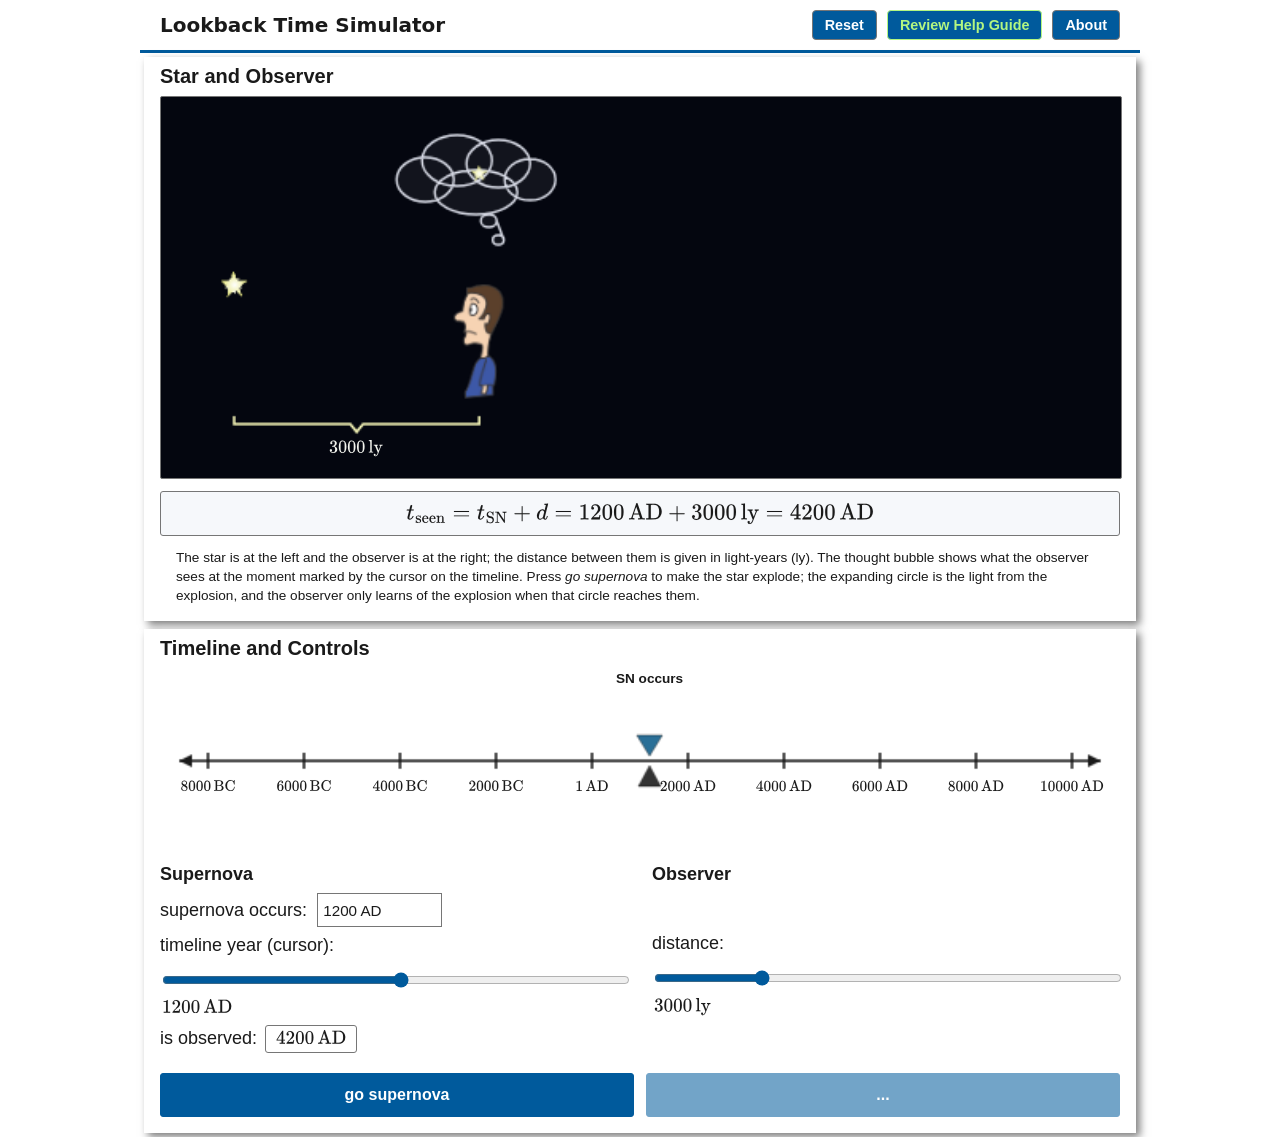
==== index.html @ d3f10219 "first commit" ====
<!DOCTYPE html>
<html lang="en">
<head>
  <meta charset="utf-8">
  <meta name="viewport" content="width=device-width, initial-scale=1">
  <title>Lookback Time Simulator</title>

  <!-- KL-UNL shared foundation (copied in unchanged) -->
  <link href="foundation/kl-unl.css" type="text/css" rel="stylesheet" media="all">
  <!-- Sim-specific styles only -->
  <link href="styles/styles.css" type="text/css" rel="stylesheet" media="all">
</head>
<body>
  <a class="sr-only sr-only-focusable" href="#controls-heading">Skip to controls</a>

  <div class="app-shell">

    <!-- Title bar + Reset / Help / About come from the shared masthead component. -->
    <kl-unl-masthead sim-id="lookbackTime" json-url="foundation/contents.json"></kl-unl-masthead>

    <main class="app-layout sim-layout">

      <!-- ============================================================= -->
      <!-- Display panel: the star, the observer, and the expanding light -->
      <!-- ============================================================= -->
      <section class="panel sim-panel" aria-labelledby="display-heading">
        <h2 id="display-heading" class="panel__heading">Star and Observer</h2>

        <div class="sim-panel__body">
          <div class="panel__canvas-wrap sim-canvas-wrap">
            <canvas id="display-canvas" class="sim-canvas" width="604" height="240"
                    role="img" aria-label="Star and observer display"
                    aria-describedby="display-desc"></canvas>
            <!-- Overlay for the distance label (real HTML/MathJax so it zooms and
                 exposes the MathJax menu); positioned under the brace in JS. -->
            <div id="display-overlay" class="sim-display__overlay" aria-hidden="true">
              <span id="dist-brace-label" class="sim-dist-label"></span>
            </div>
          </div>

          <!-- Live lookback-time relation, typeset by MathJax via klunlShowEquation. -->
          <div class="sim-equation">
            <div id="lookback-eqn" class="sim-equation__math" aria-hidden="true"></div>
            <p id="lookback-eqn-sr" class="sr-only"></p>
          </div>

          <p class="panel__help">
            The star is at the left and the observer is at the right; the distance
            between them is given in light-years (ly). The thought bubble shows what
            the observer sees at the moment marked by the cursor on the timeline. Press
            <em>go supernova</em> to make the star explode; the expanding circle is the
            light from the explosion, and the observer only learns of the explosion when
            that circle reaches them.
          </p>
        </div>

        <!-- Text equivalent of the canvas, updated from state. -->
        <p id="display-desc" class="sr-only" aria-live="polite"></p>
      </section>

      <!-- ============================================================= -->
      <!-- Timeline + Controls panel                                     -->
      <!-- ============================================================= -->
      <section class="panel sim-panel" aria-labelledby="controls-heading">
        <h2 id="controls-heading" class="panel__heading">Timeline and Controls</h2>

        <div class="sim-panel__body">

          <!-- Timeline: canvas draws the axis, cursor and markers; the numeric tick
               labels live in an HTML overlay so they are MathJax-typeset and zoom. -->
          <div class="sim-timeline">
            <div class="panel__canvas-wrap sim-canvas-wrap">
              <canvas id="timeline-canvas" class="sim-canvas" width="600" height="120"
                      role="img" aria-label="Timeline of years"
                      aria-describedby="timeline-desc"></canvas>
              <!-- Overlay layer (year ticks + moving labels), positioned in JS. -->
              <div id="timeline-overlay" class="sim-timeline__overlay" aria-hidden="true"></div>
            </div>
            <p id="timeline-desc" class="sr-only" aria-live="polite"></p>
          </div>

          <div class="sim-controls">

            <!-- ---- Supernova / timeline-year controls ---- -->
            <fieldset class="control-fieldset sim-fieldset">
              <legend class="control-fieldset__legend">Supernova</legend>

              <div class="control-row sim-row">
                <label class="control-row__label" for="sn-year-input">supernova occurs:</label>
                <input class="control-row__input sim-year-input" type="text"
                       id="sn-year-input" inputmode="text" autocomplete="off"
                       aria-describedby="sn-year-hint" value="1200 AD">
                <span id="sn-year-hint" class="sr-only">Type a year such as 1200 AD or 500 BC, then press Enter.</span>
              </div>

              <div class="control-row sim-row sim-row--slider">
                <label class="control-row__label" for="year-range" id="year-range-label">timeline year (cursor):</label>
                <input class="control-row__slider sim-slider" type="range" id="year-range"
                       min="-7999" max="10000" step="1" value="1200"
                       aria-describedby="year-range-value">
                <output class="sim-value" id="year-range-value" for="year-range"></output>
              </div>

              <div class="sim-row--observed">
                <span class="control-row__label">is observed:</span>
                <output class="sim-value sim-value--boxed" id="observed-output" for="year-range"></output>
              </div>
            </fieldset>

            <!-- ---- Observer distance control ---- -->
            <fieldset class="control-fieldset sim-fieldset">
              <legend class="control-fieldset__legend">Observer</legend>

              <div class="control-row sim-row sim-row--slider sim-row--align-slider">
                <label class="control-row__label" for="dist-range">distance:</label>
                <input class="control-row__slider sim-slider" type="range" id="dist-range"
                       min="1000" max="10000" step="100" value="3000"
                       aria-describedby="dist-value">
                <output class="sim-value" id="dist-value" for="dist-range"></output>
              </div>
            </fieldset>

            <!-- ---- Run controls ---- -->
            <div class="button-row sim-button-row">
              <button type="button" class="button sim-button" id="start-reset-button">go supernova</button>
              <button type="button" class="button sim-button" id="pause-resume-button" disabled>...</button>
            </div>

          </div><!-- /sim-controls -->
        </div>
      </section>

      <!-- Polite announcements of committed state changes. -->
      <p id="sr-status" class="sr-only" aria-live="polite"></p>

    </main>
  </div>

  <!-- Foundation equation helper (copied in unchanged) -->
  <script src="foundation/kl-unl.js"></script>
  <!-- Shared masthead custom element (copied in unchanged) -->
  <script src="foundation/kl-unl-masthead.js"></script>

  <!-- MathJax (vendored locally; SVG output is self-contained, no CDN). -->
  <script>
    window.MathJax = {
      loader: { failed: function (err) { console.warn('[MathJax] optional component not vendored:', err.message); } },
      tex: { inlineMath: [['\\(', '\\)'], ['$', '$']] },
      svg: { fontCache: 'none' },
      options: { enableMenu: true, menuOptions: { settings: { assistiveMml: false } } }
    };
  </script>
  <script src="assets/mathjax/tex-mml-svg.js"></script>

  <!-- Sim logic -->
  <script src="simulation.js"></script>
</body>
</html>
---- foundation/kl-unl.css ----
/* Default CSS style */

/* Default color palette and style for project, including masthead */
:root {
  --foreground-color:        #1a1a1a;  /* dark charcoal grey */
  --background-color:        #ffffff;  /* white              */
  --alert-color-r:           #ea351f;  /* red-orange         */
  --alert-color-g:           #b3f681;  /* light neon green   */
  --outline-color:           #005fcc;  /* deep azure blue    */
  
  --button-foreground-color: #ffffff;  /* white              */
  --button-background-color: #005a9c;  /* french blue        */
  --button-outline-width:    2px;      /* aka focus ring     */
  --button-outline-style:    solid;
  --button-outline-color:    #ffbc00;  /* yellow-orange      */
  --button-hover-darken:     0.9;      /* reduces brightness to 90% */

  --border-width:            1px;
  --border-style:            solid;
  --border-color:            #767676;  /* medium grey        */
  --border-bottom-width:     3px;
  --border-bottom-style:     solid;
  --border-bottom-color:     #005a9c;  /* french blue        */
}

html {
  font-size:      100%;
}

body {
  font-family:    Sans-Serif, Arial, Helvetica, sans-serif;
  font-size:      0.9rem;
  margin:         0;
  color:          var(--foreground-color, #1a1a1a);
  background:     var(--background-color, #ffffff);
}

/* Visually hidden, available to screen readers */
.sr-only {
  position:       absolute;
  width:          1px;
  height:         1px;
  padding:        0;
  margin:         -1px;
  overflow:       hidden;
  clip:           rect(0, 0, 0, 0);
  white-space:    nowrap;
  border:         0;
}

.sr-only-focusable:active,
.sr-only-focusable:focus {
  position:       static;
  width:          auto;
  height:         auto;
  margin:         0;
  overflow:       visible;
  clip:           auto;
  white-space:    normal;
  padding:        0.5rem 1rem;
  color:          var(--foreground-color, #1a1a1a);
  background:     var(--background-color, #ffffff);
  border-width:   var(--border-width,     1px);
  border-style:   var(--border-style,     solid);
  border-color:   var(--border-color,     #767676);
  z-index:        1000;
}

.app-shell {
  position:       relative;
  max-width:      62.5rem;
  margin:         0 auto;
  min-height:     20rem;
}

.app-shell__backdrop {
  position:       absolute;
  left:           0;
  top:            0;
  z-index:        0;
  pointer-events: none;
  box-shadow:     0.25rem 0.25rem 0.5rem rgba(0, 0, 0, 0.5);
}

.app-layout {
  position:       relative;
  z-index:        1;
  display:        grid;
  grid-template-columns: 25rem 1fr;
  grid-template-rows:    auto;
  gap:            0;
  align-items:    start;
  padding-top:    0.25rem;
}

.app-layout__left {
  display:        flex;
  flex-direction: column;
  gap:            0;
}
u
.app-layout__right {
  min-width:      0;
}

.panel {
  background:     var(--background-color, #ffffff);
  box-shadow:     0.25rem 0.25rem 0.5rem rgba(0, 0, 0, 0.5);
}

.panel__heading {
  margin:         0;
  padding:        0.5rem 1rem;
  font-size:      1rem;
  font-weight:    bold;
}

.panel--size {
  min-height:     26.875rem;
}

.panel--size .panel__canvas-wrap {
  padding:        0 1.25rem 1rem;
}

.panel--cursor {
  padding:        0 0 1rem;
}

.panel__canvas-wrap {
  line-height:    0;
}

.panel__help {
  margin:         0.75rem 1rem 0;
  font-size:      0.85rem;
  line-height:    1.4;
}

.control-fieldset {
  border:         0;
  margin:         0;
  padding:        0 1rem 0.5rem;
}

.control-fieldset__legend {
  font-weight:    bold;
  padding:        0 0 0.5rem;
}

.control-fieldset--plot {
  padding-top:    0.25rem;
}

/* Desktop widths (larger screens) */
.control-row {
  display:        grid;
  grid-template-columns: repeat(auto-fit, minmax(auto, 1fr));  /* Update for specific case */
  align-items:    center;
  gap:            0.35rem 0.5rem;
  margin-bottom:  0.25rem;
}

.control-row__label {
  font-weight:    normal;
}

.control-row__input {
  font-size:      0.95rem;
  width:          5.75rem;
  min-height:     1.5rem;
  padding:        0.25rem 0.35rem;
  color:          var(--foreground-color, #1a1a1a);
  background:     var(--background-color, #ffffff);
  border-width:   var(--border-width,     1px);
  border-style:   var(--border-style,     solid);
  border-color:   var(--border-color,     #767676);
}

.control-row__slider {
  display:        block;
  cursor:         pointer;
}

.control-row--axes {
  grid-template-columns: auto 1fr auto 1fr;
  margin-bottom:  0.75rem;
}

.control-row--axes label {
  font-weight:    normal;
}

.control-row--axes select {
  min-height:     2.75rem;
  padding:        0.25rem;
  color:          var(--foreground-color, #1a1a1a);
  background:     var(--background-color, #ffffff);
  border-width:   var(--border-width,     1px);
  border-style:   var(--border-style,     solid);
  border-color:   var(--border-color,     #767676);
}

.control-grid {
  display:        grid;
  grid-template-columns: 1fr 1fr;
  gap:            0.5rem 1rem;
}

.control-choice {
  display:        flex;
  align-items:    center;
  gap:            0.35rem;
  min-height:     1.25rem;
}

.control-choice input[type="checkbox"],
.control-choice input[type="radio"] {
  width:          1.25rem;
  height:         1.25rem;
  flex-shrink:    0;
  margin:         0;
}

.control-choice label {
  cursor:         pointer;
  font-weight:    normal;
}

.button {
  min-height:     2.75rem;
  min-width:      2.75rem;
  padding:        0.35rem 0.75rem;
  cursor:         pointer;
}

.button-row {
  display:        flex;
  width:          100%;
  justify-content: space-between;  /* Flush to the edges, space between them */
}

/* Focus: visible for keyboard users; suppress only for mouse clicks where supported */
:focus:not(:focus-visible) {
  outline:        0;
}

:focus-visible {
  outline-width:  0.125rem;
  outline-style:  solid;
  outline-color:  var(--outline-color,    #005fcc);
  outline-offset: 0.125rem;
}

.modal {
  display:        none;
  z-index:        20;
  position:       absolute;
  left:           20%;
  top:            20%;
  right:          20%;
  overflow:       auto;
  background:     var(--alert-color-r,    #ea351f);
}

.modal-content {
  display:        flex;
  align-items:    flex-start;
  justify-content: space-between;
  gap:            0.5rem;
  margin:         0.125rem;
  padding:        0.5rem;
  color:          var(--foreground-color, #1a1a1a);
  background:     var(--background-color, #ffffff);
  border-width:   var(--border-width,     1px);
  border-style:   var(--border-style,     solid);
  border-color:   var(--border-color,     #767676);
}

.close {
  color:          var(--border-color,     #767676);
  font-size:      1.75rem;
  font-weight:    bold;
  line-height:    1;
  cursor:         pointer;
  flex-shrink:    0;
  min-width:      2.75rem;
  min-height:     2.75rem;
  text-align:     center;
}

.close:hover,
.close:focus {
  color:          var(--foreground-color, #1a1a1a);
}

.controls-panel {
  grid-column:    1 / -1;
  display:        grid;
  grid-template-columns: 25rem 1fr;
  align-items:    start;
}

/* Handheld widths (smaller screens) */
@media (max-width: 56rem) {
  .app-layout {
    grid-template-columns: 1fr;
  }

  .controls-panel {
    display:      block;
  }

  .control-row {
    grid-template-columns: repeat(auto-fit, minmax(auto, 1fr));  /* Update for specific case */
  }

  .control-row__slider {
    grid-column:  1 / -1;
  }

  .control-row--axes {
    grid-template-columns: 1fr 1fr;
  }

  .control-grid,
  .control-grid--stars {
    grid-template-columns: 1fr 1fr;
  }
}
---- styles/styles.css ----
/* =====================================================================
   Lookback Time Simulator -- sim-specific styles ONLY.
   The shared look/palette comes from foundation/kl-unl.css; this file
   layers sim-specific structure on top without editing the foundation.
   ===================================================================== */

:root {
  /* Sim spacing scale (rem) -- reused for consistent rhythm. */
  --sim-gap:        0.75rem;
  --sim-pad:        1rem;
  /* Display "sky" colours (the original Flash stage was a black sky). */
  --sim-sky:        #04060f;
  --sim-sky-border: #767676;
}

/* Larger, zoomable body copy (foundation default is 0.9rem; rule 10 floor
   is ~1.125rem). Everything is in rem/em so it tracks the browser setting. */
.sim-layout {
  font-size:      1.125rem;
}

/* Both panels stack full-width in reading order (mirrors the original's two
   stacked panels) and the layout reflows to a single column for free. */
.sim-layout {
  grid-template-columns: 1fr;
  gap:            0.5rem;
  padding:        0.25rem;
}

.sim-panel {
  padding-bottom: var(--sim-pad);
  /* Allow the panel (a grid item) to shrink below the canvas's intrinsic
     width, so a narrow viewport doesn't get horizontal overflow. */
  min-width:      0;
}

.sim-panel__body {
  padding:        0 var(--sim-pad);
  min-width:      0;
}

.sim-canvas-wrap {
  min-width:      0;
}

.panel__heading {
  font-size:      1.25rem;
}

/* ---- Canvas stage (scales to fit, preserves aspect ratio) ---- */
.sim-canvas-wrap {
  position:       relative;
  line-height:    0;
}

.sim-canvas {
  display:        block;
  width:          100%;          /* scales with the panel width ... */
  height:         auto;          /* ... keeping the aspect ratio */
  max-width:      100%;
  touch-action:   none;   /* draggable surfaces: don't scroll/zoom the page */
}

#display-canvas {
  background:     var(--sim-sky);
  border:         1px solid var(--sim-sky-border);
  border-radius:  2px;
  aspect-ratio:   604 / 240;     /* shrink the box proportionally as width drops */
}

#timeline-canvas {
  background:     var(--background-color, #fff);
  aspect-ratio:   600 / 120;
}

/* Distance label, centered under the brace, over the dark display canvas. */
.sim-display__overlay {
  position:       absolute;
  left:           0;
  top:            0;
  width:          100%;
  height:         100%;
  pointer-events: none;
}

.sim-dist-label {
  position:       absolute;
  transform:      translateX(-50%);
  white-space:    nowrap;
  line-height:    1;
  color:          #f3f4ee;       /* light text on the night sky */
  font-size:      0.95rem;
}

/* ---- Lookback-time equation ---- */
.sim-equation {
  margin:         var(--sim-gap) 0 0;
  padding:        0.5rem 0.75rem;
  text-align:     center;
  border:         1px solid var(--border-color, #767676);
  border-radius:  3px;
  background:     #f6f8fb;
  overflow-x:     auto;          /* long equation scrolls inside the box,
                                    never pushing the page wider */
}

.sim-equation__math {
  font-size:      1.2rem;
  line-height:    1.4;
}

/* ---- Timeline overlay (numeric tick + moving labels) ---- */
.sim-timeline {
  margin-bottom:  0.25rem;       /* tighter: bring the controls up */
}

.sim-timeline__overlay {
  position:       absolute;
  left:           0;
  top:            0;
  width:          100%;
  height:         100%;
  pointer-events: none;
}

.sim-tick-label,
.sim-marker-label {
  position:       absolute;
  transform:      translateX(-50%);
  white-space:    nowrap;
  line-height:    1;
  font-size:      0.8rem;
  color:          var(--foreground-color, #1a1a1a);
}

.sim-marker-label {
  font-size:      0.85rem;
  font-weight:    bold;
}

.sim-marker-label--observed {
  color:          #8a1500;
}

/* ---- Controls ---- */
.sim-controls {
  margin-top:     0.25rem;        /* tighter: bring the control boxes up */
  display:        grid;
  grid-template-columns: 1fr 1fr;
  gap:            var(--sim-gap) 1.5rem;
  align-items:    start;
}

.sim-fieldset {
  padding:        0;
  margin:         0;
}

/* Align labels and their values/inputs down a shared column. */
.sim-row {
  grid-template-columns: max-content minmax(0, 1fr) auto;
  align-items:    center;
  gap:            0.4rem 0.6rem;
  margin-bottom:  0.5rem;
}

/* Slider rows stack: label, slider, then the value left-aligned and pulled
   up close to the slider. */
.sim-row--slider {
  display:        flex;
  flex-direction: column;
  align-items:    stretch;
  gap:            0;
}

.sim-row--slider .sim-value {
  text-align:     left;          /* left-align the value under the slider */
  min-width:      0;
  margin-top:     -0.35rem;       /* nudge it up toward the slider */
  padding-left:   0.1rem;
}

/* Push the distance slider down so it lines up (bottom-aligned) with the
   timeline-year slider, whose column has an extra "supernova occurs" row
   above it. Only applies in the two-column layout (reset when stacked). */
.sim-row--align-slider {
  margin-top:     2.5rem;
}

.sim-year-input {
  width:          7rem;
}

/* Numeric readouts: right-aligned so digits line up. */
.sim-value {
  font-variant-numeric: tabular-nums;
  text-align:     right;
  min-width:      4.5rem;
  font-size:      1rem;
}

/* "is observed:" row -- label and boxed answer sit close together. */
.sim-row--observed {
  display:        flex;
  align-items:    center;
  gap:            0.5rem;
  margin-bottom:  0.5rem;
}

.sim-value--boxed {
  text-align:     left;
  min-width:      0;
  padding:        0.25rem 0.6rem;
  border:         1px solid var(--border-color, #767676);
  border-radius:  3px;
  background:     var(--background-color, #ffffff);
}

.sim-button-row {
  grid-column:    1 / -1;
  gap:            0.75rem;
}

/* Blue buttons with white text, using the foundation palette variables
   (the foundation .button class sets size/padding but not colors). */
.sim-button {
  flex:           1 1 0;
  font-size:      1rem;
  font-weight:    600;
  color:          var(--button-foreground-color, #ffffff);
  background:     var(--button-background-color, #005a9c);
  border:         1px solid var(--button-background-color, #005a9c);
  border-radius:  3px;
}

.sim-button:hover:not(:disabled) {
  filter:         brightness(var(--button-hover-darken, 0.9));
}

.sim-button:disabled {
  opacity:        0.55;
  cursor:         not-allowed;
}

/* ---- Native range slider: comfortable, keyboard-friendly, big track ---- */
.sim-slider {
  width:          100%;
  min-height:     2.75rem;       /* >=44px touch target */
  accent-color:   var(--button-background-color, #005a9c);
  cursor:         pointer;
}

.sim-slider:disabled {
  opacity:        0.5;
  cursor:         not-allowed;
}

/* ===== Responsive: tablet / phone portrait ===== */
@media (max-width: 56rem) {
  .sim-controls {
    grid-template-columns: 1fr;   /* stack the two control groups */
  }
  .sim-row--align-slider {
    margin-top:   0.5rem;         /* stacked: no cross-column alignment needed */
  }
}

@media (max-width: 30rem) {
  .sim-layout {
    font-size:    1.0625rem;
  }
  .sim-button-row {
    flex-wrap:    wrap;
  }
  .sim-equation__math {
    font-size:    1.05rem;
  }
  /* Thin the 10 timeline labels to 5 evenly-spaced ones so they don't overlap
     at phone-portrait width (the axis tick marks on the canvas still show all). */
  .sim-tick-label[data-tick="1"],
  .sim-tick-label[data-tick="3"],
  .sim-tick-label[data-tick="5"],
  .sim-tick-label[data-tick="7"],
  .sim-tick-label[data-tick="9"] {
    display:      none;
  }
  .sim-tick-label {
    font-size:    0.72rem;
  }
}

/* ===== Reduced motion: the JS jumps to end states instead of animating;
   nothing here flashes. ===== */
@media (prefers-reduced-motion: reduce) {
  .sim-canvas {
    /* no CSS transitions to suppress; canvas redraws are state-driven */
  }
}
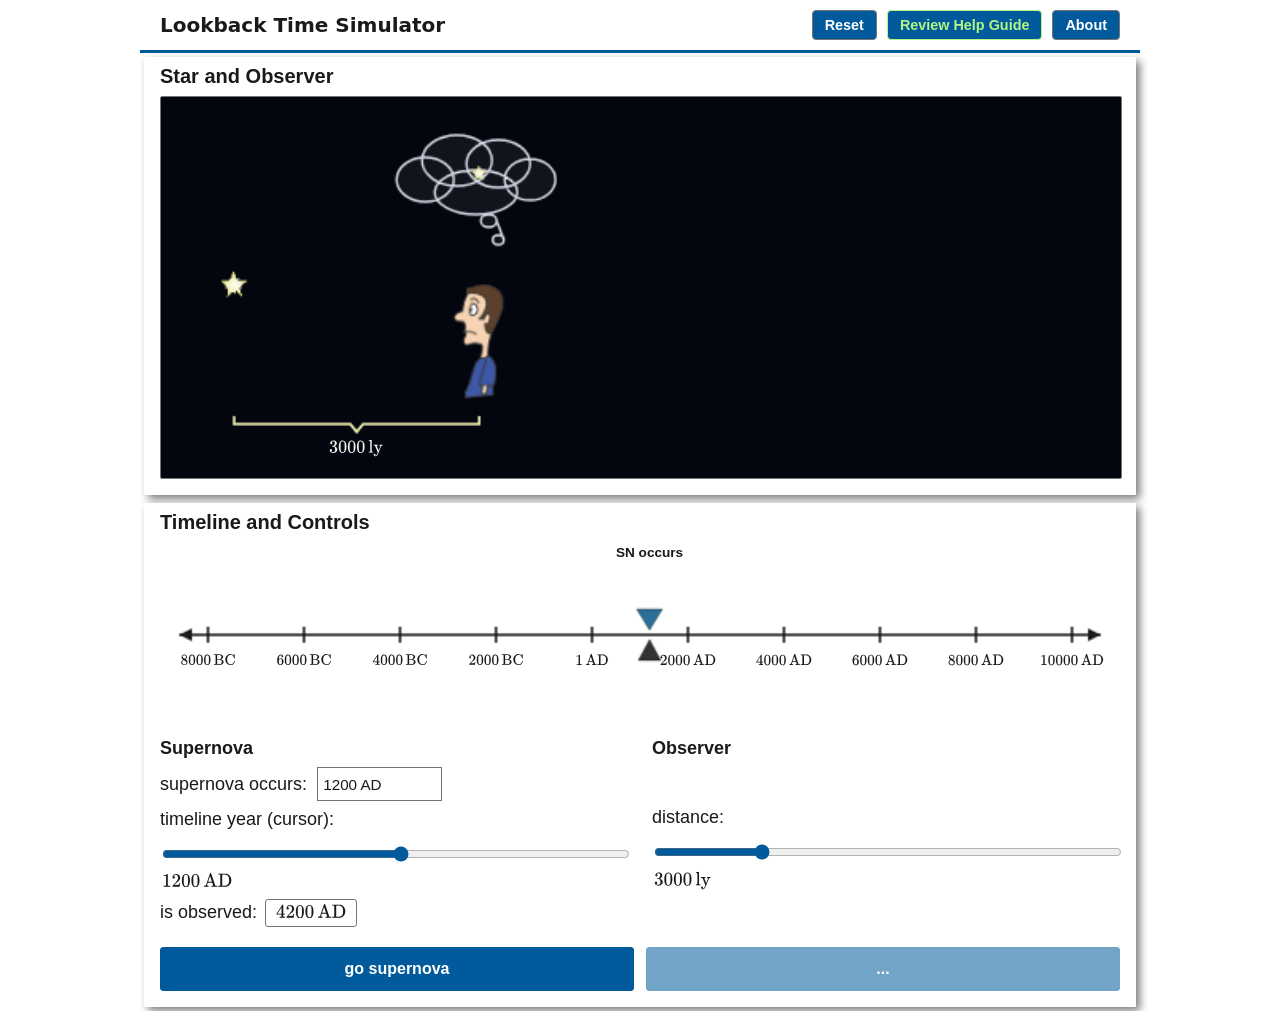
==== commit fba5f6cf: "revised" ====
--- a/index.html
+++ b/index.html
@@ -37,25 +37,11 @@
               <span id="dist-brace-label" class="sim-dist-label"></span>
             </div>
           </div>
-
-          <!-- Live lookback-time relation, typeset by MathJax via klunlShowEquation. -->
-          <div class="sim-equation">
-            <div id="lookback-eqn" class="sim-equation__math" aria-hidden="true"></div>
-            <p id="lookback-eqn-sr" class="sr-only"></p>
-          </div>
-
-          <p class="panel__help">
-            The star is at the left and the observer is at the right; the distance
-            between them is given in light-years (ly). The thought bubble shows what
-            the observer sees at the moment marked by the cursor on the timeline. Press
-            <em>go supernova</em> to make the star explode; the expanding circle is the
-            light from the explosion, and the observer only learns of the explosion when
-            that circle reaches them.
-          </p>
         </div>
 
-        <!-- Text equivalent of the canvas, updated from state. -->
-        <p id="display-desc" class="sr-only" aria-live="polite"></p>
+        <!-- Text equivalent of the canvas (read when the screen reader reaches the
+             canvas via aria-describedby; the single live region is #sr-status). -->
+        <p id="display-desc" class="sr-only"></p>
       </section>
 
       <!-- ============================================================= -->
@@ -76,7 +62,7 @@
               <!-- Overlay layer (year ticks + moving labels), positioned in JS. -->
               <div id="timeline-overlay" class="sim-timeline__overlay" aria-hidden="true"></div>
             </div>
-            <p id="timeline-desc" class="sr-only" aria-live="polite"></p>
+            <p id="timeline-desc" class="sr-only"></p>
           </div>
 
           <div class="sim-controls">
@@ -95,15 +81,20 @@
 
               <div class="control-row sim-row sim-row--slider">
                 <label class="control-row__label" for="year-range" id="year-range-label">timeline year (cursor):</label>
+                <!-- aria-valuetext (set in JS) speaks the year + era, e.g. "1200 AD"
+                     / "8000 BC", instead of the raw signed number. -->
                 <input class="control-row__slider sim-slider" type="range" id="year-range"
                        min="-7999" max="10000" step="1" value="1200"
-                       aria-describedby="year-range-value">
-                <output class="sim-value" id="year-range-value" for="year-range"></output>
+                       aria-valuetext="1200 AD">
+                <!-- MathJax value is visual only; the spoken value is on the slider. -->
+                <output class="sim-value" id="year-range-value" for="year-range" aria-hidden="true"></output>
               </div>
 
               <div class="sim-row--observed">
-                <span class="control-row__label">is observed:</span>
-                <output class="sim-value sim-value--boxed" id="observed-output" for="year-range"></output>
+                <span class="control-row__label" id="observed-label-text">is observed:</span>
+                <output class="sim-value sim-value--boxed" id="observed-output" for="year-range" aria-hidden="true"></output>
+                <!-- Spoken equivalent of the boxed value, e.g. "4200 AD". -->
+                <span class="sr-only" id="observed-sr"></span>
               </div>
             </fieldset>
 
@@ -113,10 +104,11 @@
 
               <div class="control-row sim-row sim-row--slider sim-row--align-slider">
                 <label class="control-row__label" for="dist-range">distance:</label>
+                <!-- aria-valuetext (set in JS) speaks e.g. "3000 light years". -->
                 <input class="control-row__slider sim-slider" type="range" id="dist-range"
                        min="1000" max="10000" step="100" value="3000"
-                       aria-describedby="dist-value">
-                <output class="sim-value" id="dist-value" for="dist-range"></output>
+                       aria-valuetext="3000 light years">
+                <output class="sim-value" id="dist-value" for="dist-range" aria-hidden="true"></output>
               </div>
             </fieldset>
 
--- a/styles/styles.css
+++ b/styles/styles.css
@@ -90,23 +90,6 @@
   line-height:    1;
   color:          #f3f4ee;       /* light text on the night sky */
   font-size:      0.95rem;
-}
-
-/* ---- Lookback-time equation ---- */
-.sim-equation {
-  margin:         var(--sim-gap) 0 0;
-  padding:        0.5rem 0.75rem;
-  text-align:     center;
-  border:         1px solid var(--border-color, #767676);
-  border-radius:  3px;
-  background:     #f6f8fb;
-  overflow-x:     auto;          /* long equation scrolls inside the box,
-                                    never pushing the page wider */
-}
-
-.sim-equation__math {
-  font-size:      1.2rem;
-  line-height:    1.4;
 }
 
 /* ---- Timeline overlay (numeric tick + moving labels) ---- */
@@ -272,9 +255,6 @@
   .sim-button-row {
     flex-wrap:    wrap;
   }
-  .sim-equation__math {
-    font-size:    1.05rem;
-  }
   /* Thin the 10 timeline labels to 5 evenly-spaced ones so they don't overlap
      at phone-portrait width (the axis tick marks on the canvas still show all). */
   .sim-tick-label[data-tick="1"],
